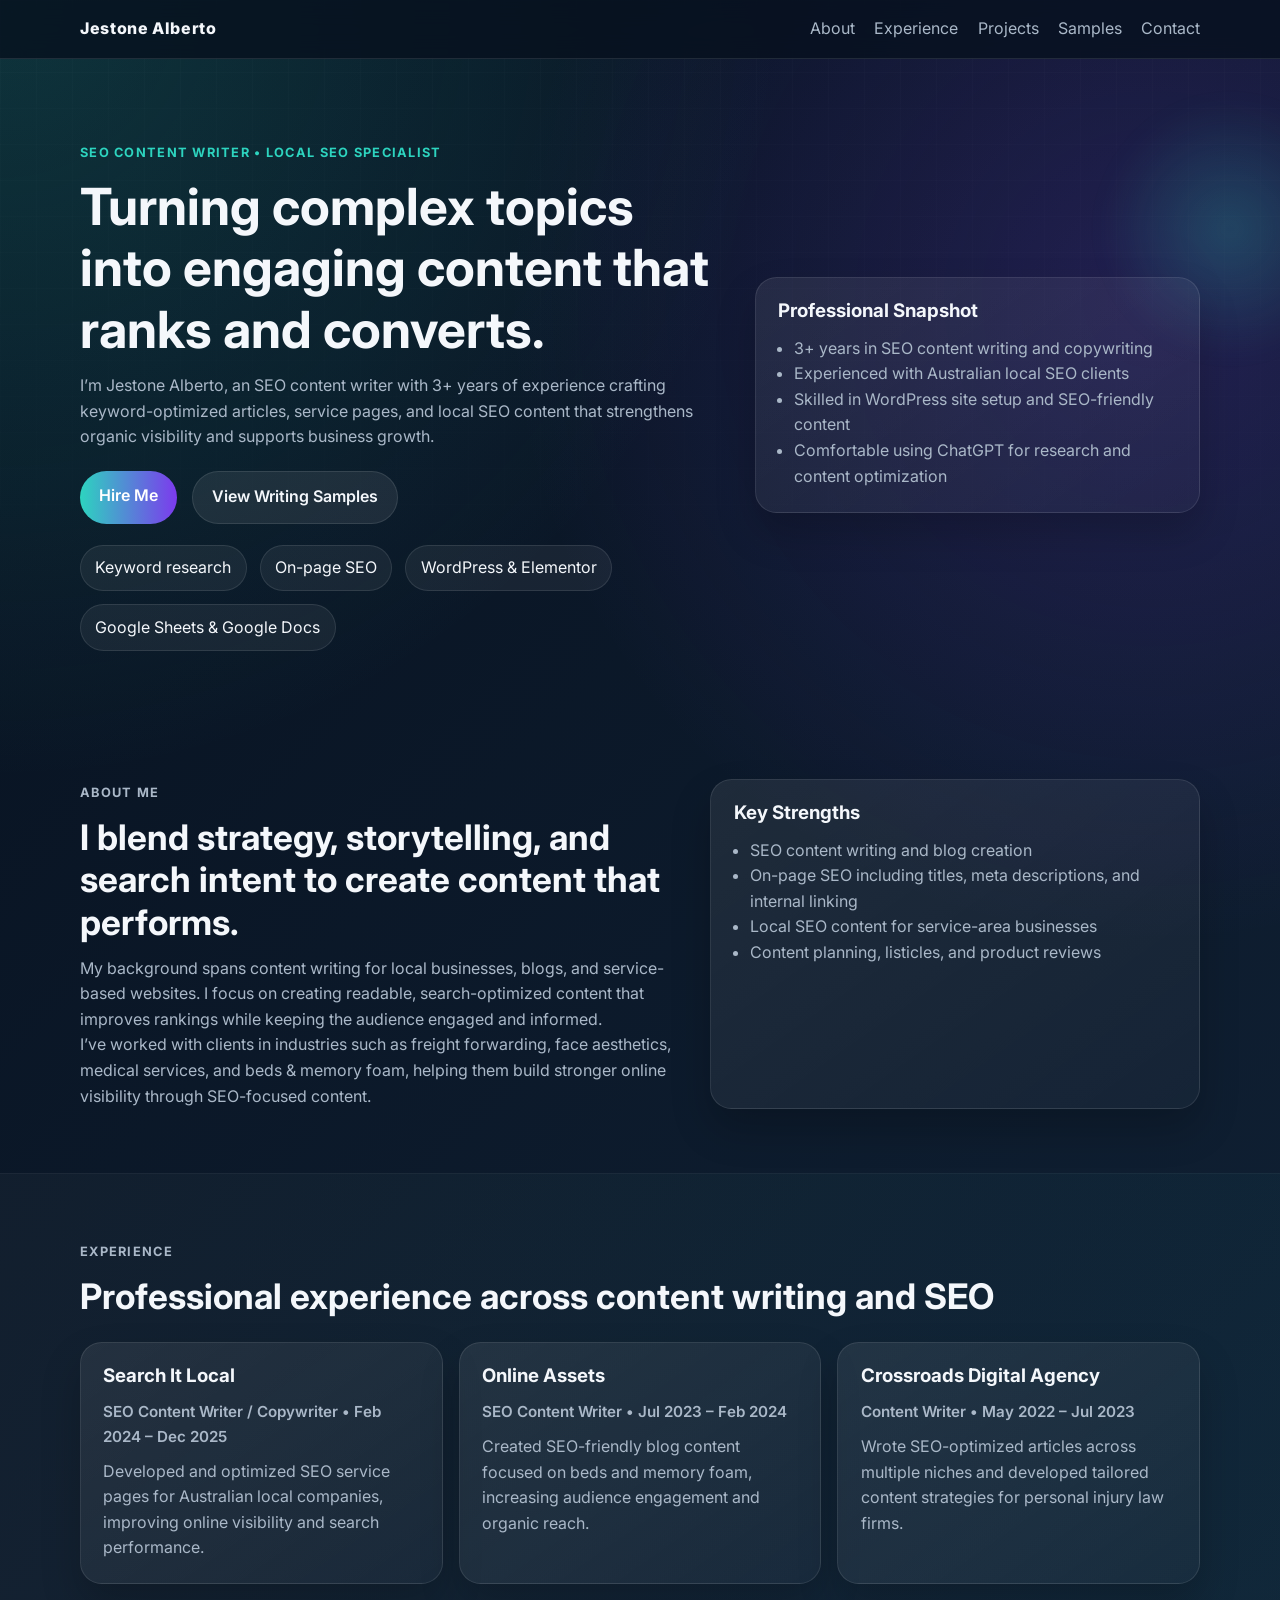
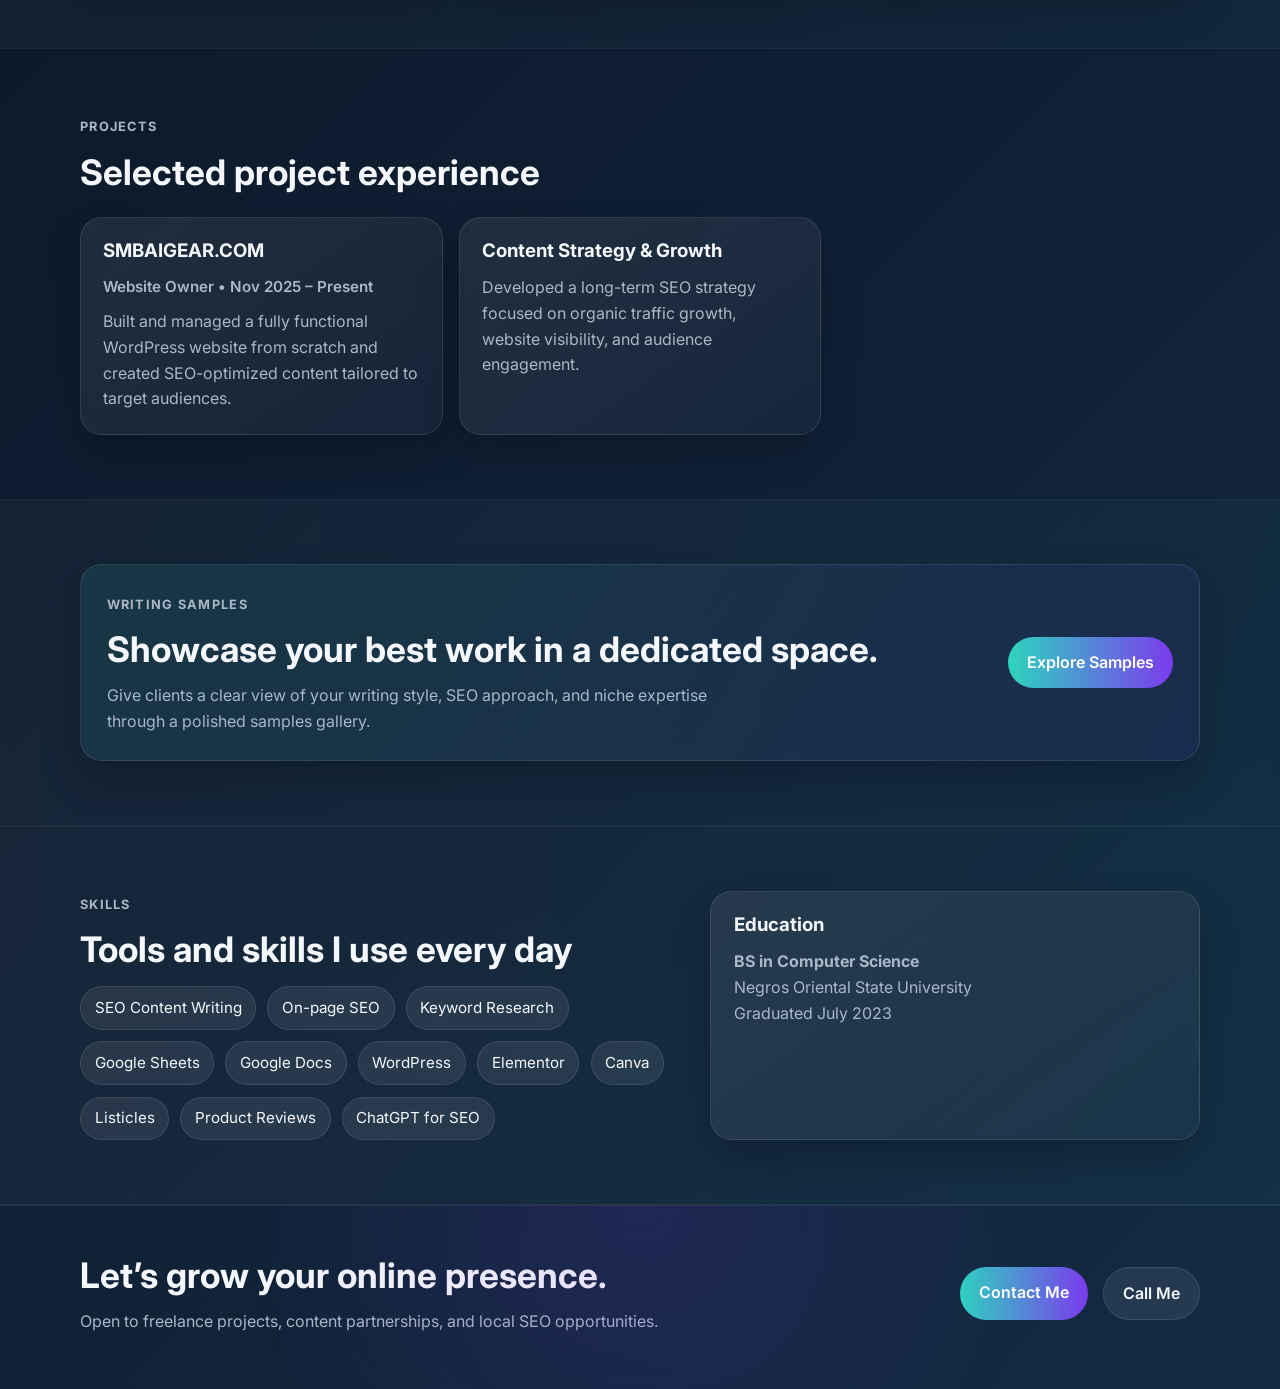
==== index.html @ de2b0bdb "portfolio" ====
<!DOCTYPE html>
<html lang="en">
  <head>
    <meta charset="UTF-8" />
    <meta name="viewport" content="width=device-width, initial-scale=1.0" />
    <title>Jestone Alberto | SEO Content Writer & Local SEO Specialist</title>
    <meta
      name="description"
      content="Portfolio of Jestone Alberto, an SEO content writer and local SEO specialist with 3+ years of experience creating keyword-optimized content and improving search visibility."
    />
    <link rel="preconnect" href="https://fonts.googleapis.com" />
    <link rel="preconnect" href="https://fonts.gstatic.com" crossorigin />
    <link
      href="https://fonts.googleapis.com/css2?family=Inter:wght@400;500;600;700;800&display=swap"
      rel="stylesheet"
    />
    <link rel="stylesheet" href="styles.css" />
  </head>
  <body>
    <header class="site-header">
      <nav class="navbar container">
        <a href="#home" class="logo">Jestone Alberto</a>
        <button class="nav-toggle" aria-label="Toggle navigation">
          <span></span>
          <span></span>
          <span></span>
        </button>
        <div class="nav-links">
          <a href="#about">About</a>
          <a href="#experience">Experience</a>
          <a href="#projects">Projects</a>
          <a href="samples.html">Samples</a>
          <a href="contact.html">Contact</a>
        </div>
      </nav>
    </header>

    <main id="home">
      <section class="hero">
        <div class="container hero-grid">
          <div class="hero-content">
            <p class="eyebrow">SEO Content Writer • Local SEO Specialist</p>
            <h1>Turning complex topics into engaging content that ranks and converts.</h1>
            <p class="hero-text">
              I’m Jestone Alberto, an SEO content writer with 3+ years of experience crafting keyword-optimized articles,
              service pages, and local SEO content that strengthens organic visibility and supports business growth.
            </p>
            <div class="hero-actions">
              <a class="btn btn-primary" href="contact.html">Hire Me</a>
              <a class="btn btn-secondary" href="samples.html">View Writing Samples</a>
            </div>
            <ul class="hero-highlights">
              <li>Keyword research</li>
              <li>On-page SEO</li>
              <li>WordPress & Elementor</li>
              <li>Google Sheets & Google Docs</li>
            </ul>
          </div>
          <div class="hero-card">
            <h3>Professional Snapshot</h3>
            <ul>
              <li>3+ years in SEO content writing and copywriting</li>
              <li>Experienced with Australian local SEO clients</li>
              <li>Skilled in WordPress site setup and SEO-friendly content</li>
              <li>Comfortable using ChatGPT for research and content optimization</li>
            </ul>
          </div>
        </div>
      </section>

      <section id="about" class="section">
        <div class="container two-column">
          <div>
            <p class="eyebrow">About Me</p>
            <h2>I blend strategy, storytelling, and search intent to create content that performs.</h2>
            <p>
              My background spans content writing for local businesses, blogs, and service-based websites. I focus on creating readable,
              search-optimized content that improves rankings while keeping the audience engaged and informed.
            </p>
            <p>
              I’ve worked with clients in industries such as freight forwarding, face aesthetics, medical services, and beds & memory foam,
              helping them build stronger online visibility through SEO-focused content.
            </p>
          </div>
          <div class="info-card">
            <h3>Key Strengths</h3>
            <ul>
              <li>SEO content writing and blog creation</li>
              <li>On-page SEO including titles, meta descriptions, and internal linking</li>
              <li>Local SEO content for service-area businesses</li>
              <li>Content planning, listicles, and product reviews</li>
            </ul>
          </div>
        </div>
      </section>

      <section id="experience" class="section alt-section">
        <div class="container">
          <p class="eyebrow">Experience</p>
          <h2>Professional experience across content writing and SEO</h2>
          <div class="card-grid experience-grid">
            <article class="card">
              <h3>Search It Local</h3>
              <p class="job-meta">SEO Content Writer / Copywriter • Feb 2024 – Dec 2025</p>
              <p>Developed and optimized SEO service pages for Australian local companies, improving online visibility and search performance.</p>
            </article>
            <article class="card">
              <h3>Online Assets</h3>
              <p class="job-meta">SEO Content Writer • Jul 2023 – Feb 2024</p>
              <p>Created SEO-friendly blog content focused on beds and memory foam, increasing audience engagement and organic reach.</p>
            </article>
            <article class="card">
              <h3>Crossroads Digital Agency</h3>
              <p class="job-meta">Content Writer • May 2022 – Jul 2023</p>
              <p>Wrote SEO-optimized articles across multiple niches and developed tailored content strategies for personal injury law firms.</p>
            </article>
          </div>
        </div>
      </section>

      <section id="projects" class="section">
        <div class="container">
          <p class="eyebrow">Projects</p>
          <h2>Selected project experience</h2>
          <div class="card-grid">
            <article class="card">
              <h3>SMBAIGEAR.COM</h3>
              <p class="job-meta">Website Owner • Nov 2025 – Present</p>
              <p>Built and managed a fully functional WordPress website from scratch and created SEO-optimized content tailored to target audiences.</p>
            </article>
            <article class="card">
              <h3>Content Strategy & Growth</h3>
              <p>Developed a long-term SEO strategy focused on organic traffic growth, website visibility, and audience engagement.</p>
            </article>
          </div>
        </div>
      </section>

      <section class="section alt-section">
        <div class="container spotlight-box">
          <div>
            <p class="eyebrow">Writing Samples</p>
            <h2>Showcase your best work in a dedicated space.</h2>
            <p>
              Give clients a clear view of your writing style, SEO approach, and niche expertise through a polished samples gallery.
            </p>
          </div>
          <a class="btn btn-primary" href="samples.html">Explore Samples</a>
        </div>
      </section>

      <section class="section alt-section">
        <div class="container two-column">
          <div>
            <p class="eyebrow">Skills</p>
            <h2>Tools and skills I use every day</h2>
            <div class="tag-list">
              <span>SEO Content Writing</span>
              <span>On-page SEO</span>
              <span>Keyword Research</span>
              <span>Google Sheets</span>
              <span>Google Docs</span>
              <span>WordPress</span>
              <span>Elementor</span>
              <span>Canva</span>
              <span>Listicles</span>
              <span>Product Reviews</span>
              <span>ChatGPT for SEO</span>
            </div>
          </div>
          <div class="info-card">
            <h3>Education</h3>
            <p><strong>BS in Computer Science</strong></p>
            <p>Negros Oriental State University</p>
            <p>Graduated July 2023</p>
          </div>
        </div>
      </section>
    </main>

    <footer id="contact" class="site-footer">
      <div class="container footer-grid">
        <div>
          <h2>Let’s grow your online presence.</h2>
          <p>Open to freelance projects, content partnerships, and local SEO opportunities.</p>
        </div>
        <div class="footer-actions">
          <a class="btn btn-primary" href="contact.html">Contact Me</a>
          <a class="btn btn-secondary" href="tel:+639652046633">Call Me</a>
        </div>
      </div>
    </footer>

    <script src="script.js"></script>
  </body>
</html>
---- styles.css ----
:root {
  --bg: #07111f;
  --surface: #10233d;
  --surface-2: #17304e;
  --text: #f4f7fb;
  --muted: #aab8c8;
  --accent: #2dd4bf;
  --accent-2: #7c3aed;
  --border: rgba(255, 255, 255, 0.1);
  --shadow: 0 20px 40px rgba(0, 0, 0, 0.2);
}

* {
  box-sizing: border-box;
  margin: 0;
  padding: 0;
}

html {
  scroll-behavior: smooth;
}

body {
  font-family: 'Inter', sans-serif;
  background:
    radial-gradient(circle at top left, rgba(45, 212, 191, 0.18), transparent 24%),
    radial-gradient(circle at 90% 10%, rgba(124, 58, 237, 0.2), transparent 22%),
    linear-gradient(135deg, var(--bg), #0f1f32 60%, #132b44);
  color: var(--text);
  line-height: 1.6;
  overflow-x: hidden;
  position: relative;
}

body::before {
  content: "";
  position: fixed;
  inset: 0;
  background-image: linear-gradient(rgba(255,255,255,0.03) 1px, transparent 1px), linear-gradient(90deg, rgba(255,255,255,0.03) 1px, transparent 1px);
  background-size: 36px 36px;
  mask-image: linear-gradient(to bottom, rgba(0,0,0,0.5), transparent 90%);
  pointer-events: none;
  z-index: 0;
}

img {
  max-width: 100%;
}

.container {
  width: min(1120px, calc(100% - 2rem));
  margin: 0 auto;
}

.site-header {
  position: sticky;
  top: 0;
  z-index: 10;
  backdrop-filter: blur(12px);
  background: rgba(7, 17, 31, 0.8);
  border-bottom: 1px solid var(--border);
}

.navbar {
  display: flex;
  align-items: center;
  justify-content: space-between;
  padding: 1rem 0;
}

.logo {
  font-weight: 800;
  color: var(--text);
  text-decoration: none;
  letter-spacing: 0.04em;
  transition: transform 0.3s ease, color 0.3s ease;
}

.logo:hover {
  transform: translateY(-2px);
  color: var(--accent);
}

.nav-links {
  display: flex;
  gap: 1.2rem;
}

.nav-links a {
  color: var(--muted);
  text-decoration: none;
  transition: color 0.2s ease, transform 0.2s ease;
}

.nav-links a:hover {
  color: var(--text);
  transform: translateY(-2px);
}

.nav-toggle {
  display: none;
  flex-direction: column;
  gap: 4px;
  background: transparent;
  border: 0;
  cursor: pointer;
}

.nav-toggle span {
  width: 24px;
  height: 2px;
  background: var(--text);
  transition: transform 0.3s ease, opacity 0.3s ease;
}

.hero {
  padding: 5rem 0 4rem;
  position: relative;
}

.hero::after {
  content: "";
  position: absolute;
  right: -80px;
  top: 40px;
  width: 260px;
  height: 260px;
  background: radial-gradient(circle, rgba(45, 212, 191, 0.22), transparent 70%);
  filter: blur(12px);
  z-index: -1;
}

.hero-grid {
  display: grid;
  grid-template-columns: 1.3fr 0.9fr;
  gap: 2rem;
  align-items: center;
}

.eyebrow {
  display: inline-block;
  margin-bottom: 0.8rem;
  color: var(--accent);
  font-weight: 700;
  letter-spacing: 0.1em;
  text-transform: uppercase;
  font-size: 0.8rem;
}

h1, h2, h3 {
  line-height: 1.2;
  margin-bottom: 0.8rem;
}

h1 {
  font-size: clamp(2rem, 4vw, 3.2rem);
  max-width: 700px;
  animation: fadeUp 0.8s ease both;
}

h2 {
  font-size: clamp(1.6rem, 3vw, 2.2rem);
}

.hero-text, .section p, .card p, .site-footer p {
  color: var(--muted);
  max-width: 650px;
}

.hero-actions, .footer-actions {
  display: flex;
  flex-wrap: wrap;
  gap: 0.9rem;
  margin: 1.3rem 0;
}

.btn {
  display: inline-block;
  padding: 0.8rem 1.2rem;
  border-radius: 999px;
  text-decoration: none;
  font-weight: 600;
  transition: transform 0.2s ease, box-shadow 0.2s ease, background 0.2s ease;
}

.btn:hover {
  transform: translateY(-3px);
  box-shadow: 0 10px 20px rgba(0, 0, 0, 0.2);
}

.btn-primary {
  background: linear-gradient(90deg, var(--accent), var(--accent-2));
  color: white;
}

.btn-secondary {
  background: rgba(255,255,255,0.08);
  color: var(--text);
  border: 1px solid var(--border);
}

.hero-highlights {
  display: flex;
  flex-wrap: wrap;
  gap: 0.8rem;
  margin-top: 1rem;
  list-style: none;
}

.hero-highlights li {
  background: rgba(255,255,255,0.06);
  border: 1px solid var(--border);
  padding: 0.6rem 0.9rem;
  border-radius: 999px;
  color: var(--text);
  transition: transform 0.25s ease, background 0.25s ease;
}

.hero-highlights li:hover {
  transform: translateY(-2px);
  background: rgba(45, 212, 191, 0.14);
}

.hero-card, .info-card, .card {
  background: linear-gradient(145deg, rgba(255,255,255,0.08), rgba(255,255,255,0.03));
  border: 1px solid var(--border);
  border-radius: 1.35rem;
  padding: 1.4rem;
  box-shadow: var(--shadow);
  transition: transform 0.3s ease, box-shadow 0.3s ease, border-color 0.3s ease, background 0.3s ease;
  animation: fadeUp 0.9s ease both;
  position: relative;
  overflow: hidden;
}

.hero-card::before, .info-card::before, .card::before {
  content: "";
  position: absolute;
  inset: 0;
  background: linear-gradient(120deg, transparent 0%, rgba(255,255,255,0.08) 50%, transparent 100%);
  transform: translateX(-120%);
  transition: transform 0.6s ease;
}

.hero-card:hover::before, .info-card:hover::before, .card:hover::before {
  transform: translateX(120%);
}

.hero-card:hover, .info-card:hover, .card:hover {
  transform: translateY(-6px);
  box-shadow: 0 25px 45px rgba(0, 0, 0, 0.25);
  border-color: rgba(45, 212, 191, 0.4);
}

.hero-card ul, .info-card ul {
  padding-left: 1rem;
  color: var(--muted);
}

.section {
  padding: 4rem 0;
  position: relative;
  z-index: 1;
}

.alt-section {
  background: linear-gradient(90deg, rgba(255,255,255,0.03), rgba(45, 212, 191, 0.04));
  border-block: 1px solid rgba(255,255,255,0.04);
}

.two-column {
  display: grid;
  grid-template-columns: 1.1fr 0.9fr;
  gap: 2rem;
}

.card-grid {
  display: grid;
  grid-template-columns: repeat(3, minmax(0, 1fr));
  gap: 1rem;
  margin-top: 1.5rem;
}

.job-meta {
  color: var(--accent);
  font-size: 0.95rem;
  font-weight: 600;
  margin-bottom: 0.6rem;
}

.tag-list {
  display: flex;
  flex-wrap: wrap;
  gap: 0.7rem;
  margin-top: 1rem;
}

.tag-list span {
  background: rgba(255,255,255,0.08);
  border: 1px solid var(--border);
  border-radius: 999px;
  padding: 0.55rem 0.85rem;
  color: var(--text);
  font-size: 0.95rem;
  transition: transform 0.25s ease, background 0.25s ease, border-color 0.25s ease;
}

.tag-list span:hover {
  border-color: rgba(45, 212, 191, 0.45);
  background: rgba(45, 212, 191, 0.14);
}

.tag-list span:hover {
  transform: translateY(-2px);
  background: rgba(45, 212, 191, 0.14);
}

.spotlight-box {
  display: flex;
  justify-content: space-between;
  align-items: center;
  gap: 1.2rem;
  padding: 1.6rem;
  border: 1px solid var(--border);
  border-radius: 1.35rem;
  background: linear-gradient(120deg, rgba(45,212,191,0.1), rgba(124,58,237,0.08));
  box-shadow: var(--shadow);
}

.sample-page {
  padding: 3rem 0 4rem;
}

.sample-hero {
  display: grid;
  grid-template-columns: 1.1fr 0.9fr;
  gap: 1.5rem;
  align-items: center;
  margin-bottom: 2rem;
}

.sample-list {
  display: grid;
  gap: 1rem;
}

.sample-item {
  padding: 1.3rem;
  border-radius: 1.2rem;
  background: linear-gradient(145deg, rgba(255,255,255,0.08), rgba(255,255,255,0.03));
  border: 1px solid var(--border);
  transition: transform 0.25s ease, border-color 0.25s ease;
}

.sample-item:hover {
  transform: translateY(-4px);
  border-color: rgba(45, 212, 191, 0.4);
}

.contact-page {
  padding: 3rem 0 4rem;
}

.contact-hero {
  display: grid;
  grid-template-columns: 0.95fr 1.05fr;
  gap: 1.5rem;
  align-items: center;
  margin-bottom: 2rem;
}

.contact-card {
  padding: 1.5rem;
  border-radius: 1.4rem;
  background: linear-gradient(145deg, rgba(255,255,255,0.08), rgba(255,255,255,0.03));
  border: 1px solid var(--border);
  box-shadow: var(--shadow);
}

.contact-form {
  display: grid;
  gap: 1rem;
}

.contact-form label {
  display: grid;
  gap: 0.45rem;
  color: var(--text);
  font-weight: 600;
}

.contact-form input,
.contact-form textarea {
  width: 100%;
  padding: 0.9rem 1rem;
  border-radius: 0.9rem;
  border: 1px solid rgba(255,255,255,0.14);
  background: rgba(255,255,255,0.06);
  color: var(--text);
  font: inherit;
}

.contact-form input:focus,
.contact-form textarea:focus {
  outline: none;
  border-color: rgba(45, 212, 191, 0.45);
  box-shadow: 0 0 0 3px rgba(45, 212, 191, 0.16);
}

.contact-form textarea {
  min-height: 120px;
  resize: vertical;
}

.contact-form .btn {
  width: fit-content;
  border: none;
  cursor: pointer;
}

.form-status {
  color: var(--accent);
  font-size: 0.95rem;
  margin-top: 0.2rem;
}

.sample-item h3 {
  margin-bottom: 0.4rem;
}

.sample-item .meta {
  color: var(--accent);
  font-size: 0.9rem;
  margin-bottom: 0.6rem;
}

.sample-item p {
  color: var(--muted);
}

.site-footer {
  padding: 2.5rem 0 3rem;
  border-top: 1px solid var(--border);
  position: relative;
}

.site-footer::before {
  content: "";
  position: absolute;
  inset: 0;
  background: radial-gradient(circle at top, rgba(124, 58, 237, 0.14), transparent 60%);
  pointer-events: none;
}

.footer-grid {
  display: flex;
  justify-content: space-between;
  align-items: center;
  gap: 1rem;
}

@keyframes fadeUp {
  from {
    opacity: 0;
    transform: translateY(18px);
  }
  to {
    opacity: 1;
    transform: translateY(0);
  }
}

@media (max-width: 860px) {
  .hero-grid,
  .two-column,
  .card-grid,
  .sample-hero {
    grid-template-columns: 1fr;
  }

  .footer-grid,
  .spotlight-box,
  .contact-hero {
    flex-direction: column;
    align-items: flex-start;
  }
}

@media (max-width: 700px) {
  .nav-toggle {
    display: flex;
  }

  .nav-links {
    display: none;
    flex-direction: column;
    position: absolute;
    top: 60px;
    right: 1rem;
    background: var(--surface);
    padding: 1rem;
    border-radius: 1rem;
    border: 1px solid var(--border);
    width: min(220px, calc(100% - 2rem));
  }

  .nav-links.open {
    display: flex;
  }
}
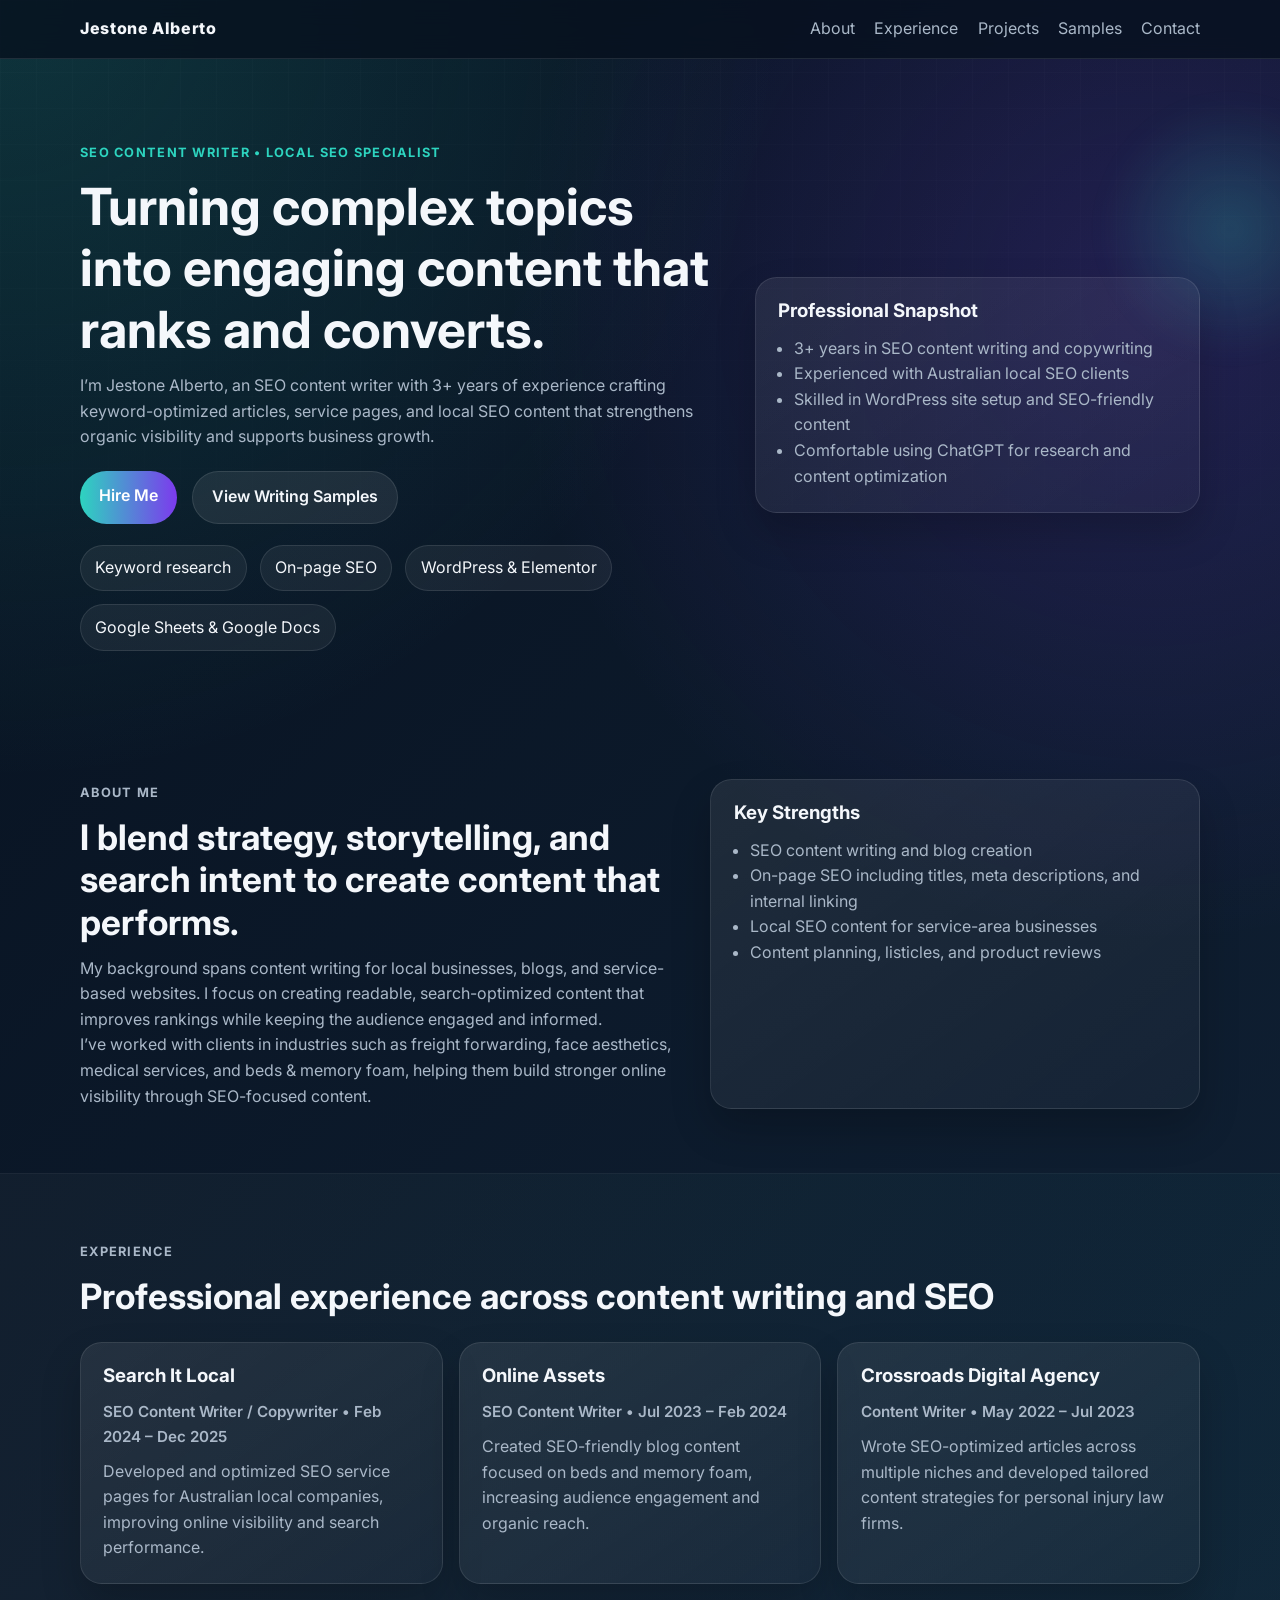
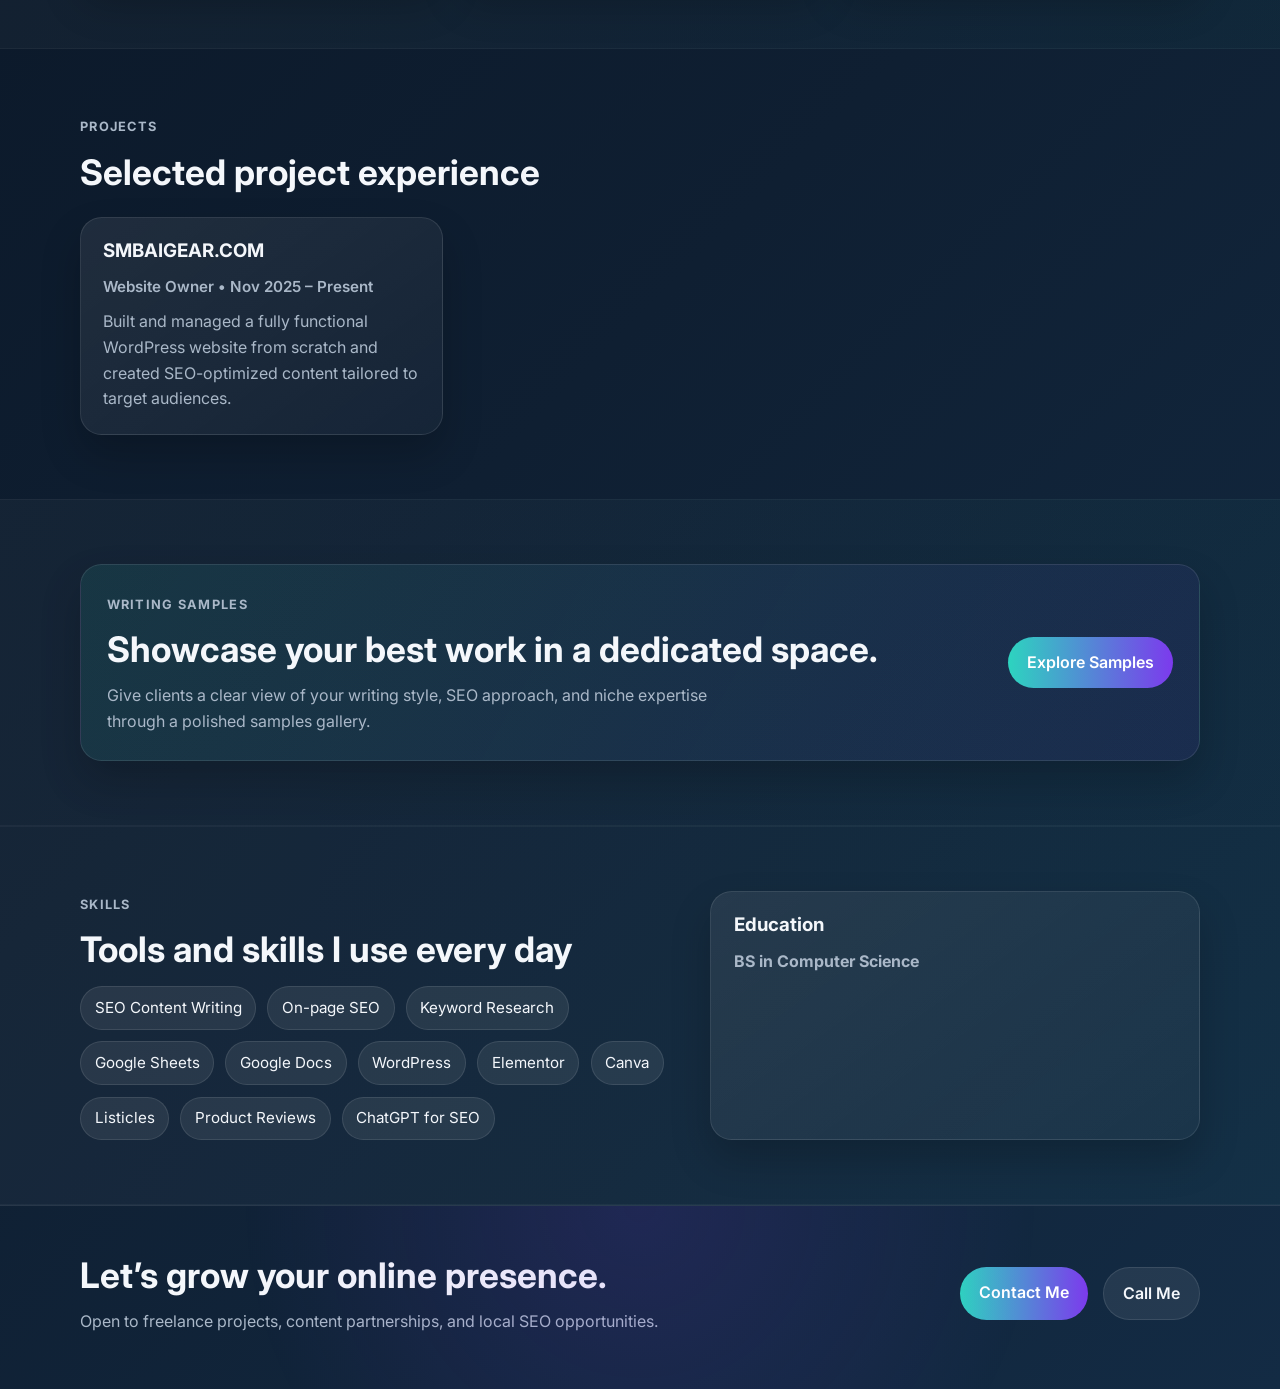
==== commit 2855c22d: "added appropriate links" ====
--- a/index.html
+++ b/index.html
@@ -128,10 +128,7 @@
               <p class="job-meta">Website Owner • Nov 2025 – Present</p>
               <p>Built and managed a fully functional WordPress website from scratch and created SEO-optimized content tailored to target audiences.</p>
             </article>
-            <article class="card">
-              <h3>Content Strategy & Growth</h3>
-              <p>Developed a long-term SEO strategy focused on organic traffic growth, website visibility, and audience engagement.</p>
-            </article>
+
           </div>
         </div>
       </section>
@@ -171,8 +168,6 @@
           <div class="info-card">
             <h3>Education</h3>
             <p><strong>BS in Computer Science</strong></p>
-            <p>Negros Oriental State University</p>
-            <p>Graduated July 2023</p>
           </div>
         </div>
       </section>
--- a/styles.css
+++ b/styles.css
@@ -344,17 +344,53 @@
   gap: 1rem;
 }
 
+.sample-link {
+  text-decoration: none;
+  color: inherit;
+  display: block;
+}
+
 .sample-item {
   padding: 1.3rem;
   border-radius: 1.2rem;
   background: linear-gradient(145deg, rgba(255,255,255,0.08), rgba(255,255,255,0.03));
   border: 1px solid var(--border);
-  transition: transform 0.25s ease, border-color 0.25s ease;
+  transition: transform 0.25s ease, border-color 0.25s ease, box-shadow 0.25s ease;
+  height: 100%;
 }
 
 .sample-item:hover {
   transform: translateY(-4px);
   border-color: rgba(45, 212, 191, 0.4);
+  box-shadow: 0 16px 30px rgba(0, 0, 0, 0.2);
+}
+
+.sample-topline {
+  display: flex;
+  justify-content: space-between;
+  align-items: center;
+  gap: 0.75rem;
+  margin-bottom: 0.8rem;
+}
+
+.sample-badge {
+  display: inline-flex;
+  align-items: center;
+  background: rgba(45, 212, 191, 0.14);
+  color: var(--accent);
+  border: 1px solid rgba(45, 212, 191, 0.3);
+  border-radius: 999px;
+  padding: 0.35rem 0.7rem;
+  font-size: 0.8rem;
+  font-weight: 700;
+  text-transform: uppercase;
+  letter-spacing: 0.08em;
+}
+
+.sample-open {
+  font-size: 0.9rem;
+  color: var(--muted);
+  font-weight: 600;
 }
 
 .contact-page {
@@ -422,6 +458,18 @@
   color: var(--accent);
   font-size: 0.95rem;
   margin-top: 0.2rem;
+}
+
+.form-note {
+  color: var(--muted);
+  font-size: 0.9rem;
+  line-height: 1.5;
+  margin-top: 0.3rem;
+}
+
+button:disabled {
+  opacity: 0.7;
+  cursor: wait;
 }
 
 .sample-item h3 {
